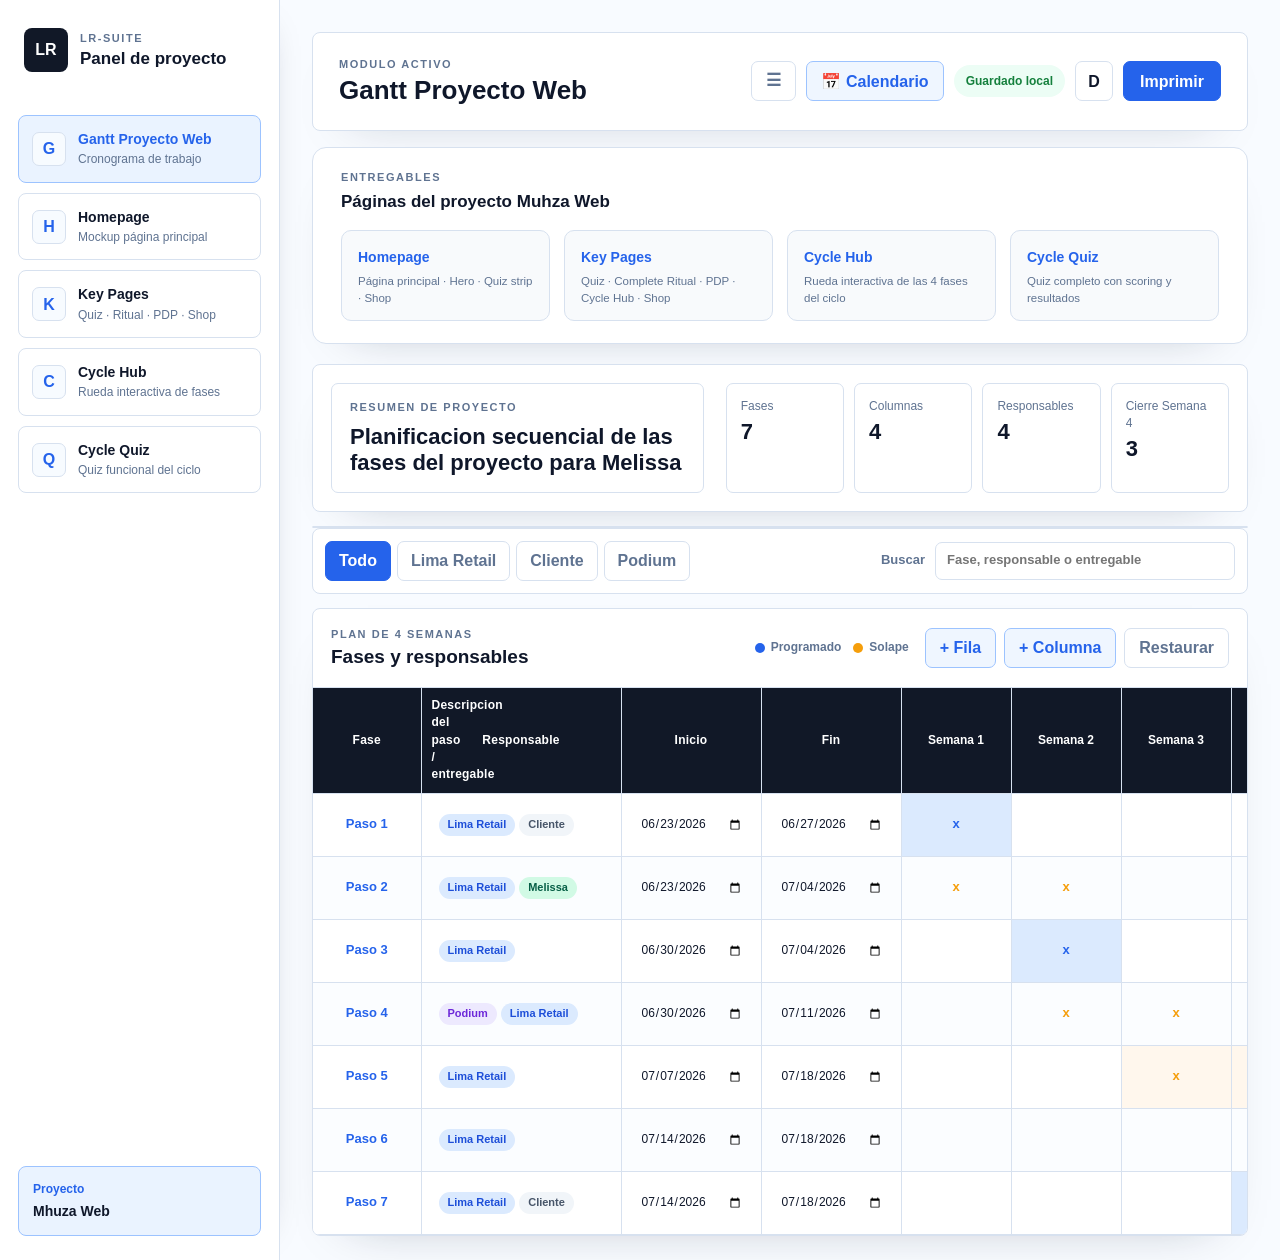
==== index.html @ a001a09b "Move Gantt action buttons from topbar to timeline-head section Co-Authored-By: Claude Sonnet 4.6 <no" ====
<!DOCTYPE html>
<html lang="es">
<head>
  <meta charset="UTF-8">
  <meta name="viewport" content="width=device-width, initial-scale=1.0">
  <title>LR-Suite | Gantt Proyecto Web</title>
  <link rel="stylesheet" href="assets/css/lr-suite.css">
</head>
<body>
  <div class="suite-shell">
    <aside class="sidebar" aria-label="Navegacion principal">
      <div class="brand-block">
        <div class="brand-mark">LR</div>
        <div class="brand-text">
          <p class="suite-label">LR-Suite</p>
          <h1>Panel de proyecto</h1>
        </div>
      </div>

      <nav class="module-nav" aria-label="Modulos">
        <a class="module-link active" href="#gantt-proyecto-web" aria-current="page">
          <span class="module-icon" aria-hidden="true">G</span>
          <span>
            <strong>Gantt Proyecto Web</strong>
            <small>Cronograma de trabajo</small>
          </span>
        </a>
        <a class="module-link" href="Muhza_Homepage_Mockup.html" target="_blank">
          <span class="module-icon" aria-hidden="true">H</span>
          <span>
            <strong>Homepage</strong>
            <small>Mockup página principal</small>
          </span>
        </a>
        <a class="module-link" href="Muhza_Key_Pages_Mockup.html" target="_blank">
          <span class="module-icon" aria-hidden="true">K</span>
          <span>
            <strong>Key Pages</strong>
            <small>Quiz · Ritual · PDP · Shop</small>
          </span>
        </a>
        <a class="module-link" href="Muhza_Cycle_Hub_Interactive.html" target="_blank">
          <span class="module-icon" aria-hidden="true">C</span>
          <span>
            <strong>Cycle Hub</strong>
            <small>Rueda interactiva de fases</small>
          </span>
        </a>
        <a class="module-link" href="muhza-cycle-quiz.html" target="_blank">
          <span class="module-icon" aria-hidden="true">Q</span>
          <span>
            <strong>Cycle Quiz</strong>
            <small>Quiz funcional del ciclo</small>
          </span>
        </a>
      </nav>

      <div class="sidebar-footer">
        <span>Proyecto</span>
        <strong>Mhuza Web</strong>
      </div>
    </aside>

    <main class="workspace" id="gantt-proyecto-web">
      <header class="topbar">
        <div>
          <p class="eyebrow">Modulo activo</p>
          <h2>Gantt Proyecto Web</h2>
        </div>
        <div class="topbar-actions" aria-label="Acciones del modulo">
          <button class="sidebar-toggle" type="button" id="sidebar-toggle" aria-pressed="false" title="Plegar menú">&#9776;</button>
          <button class="secondary-button" type="button" id="toggle-calendar" aria-pressed="false" title="Ver calendario de fechas">&#x1F4C5; Calendario</button>
          <span class="save-status" id="save-status">Guardado local</span>
          <button class="icon-button" type="button" id="toggle-density" aria-pressed="false" title="Cambiar densidad">D</button>
          <button class="primary-button" type="button" id="print-view">Imprimir</button>
        </div>
      </header>

      <section class="deliverables-band" aria-label="Entregables del proyecto">
        <div class="del-header">
          <p class="eyebrow">Entregables</p>
          <h3>Páginas del proyecto Muhza Web</h3>
        </div>
        <div class="del-grid">
          <a class="del-card" href="Muhza_Homepage_Mockup.html" target="_blank">
            <strong>Homepage</strong>
            <small>Página principal · Hero · Quiz strip · Shop</small>
            <span class="del-arrow">↗</span>
          </a>
          <a class="del-card" href="Muhza_Key_Pages_Mockup.html" target="_blank">
            <strong>Key Pages</strong>
            <small>Quiz · Complete Ritual · PDP · Cycle Hub · Shop</small>
            <span class="del-arrow">↗</span>
          </a>
          <a class="del-card" href="Muhza_Cycle_Hub_Interactive.html" target="_blank">
            <strong>Cycle Hub</strong>
            <small>Rueda interactiva de las 4 fases del ciclo</small>
            <span class="del-arrow">↗</span>
          </a>
          <a class="del-card" href="muhza-cycle-quiz.html" target="_blank">
            <strong>Cycle Quiz</strong>
            <small>Quiz completo con scoring y resultados</small>
            <span class="del-arrow">↗</span>
          </a>
        </div>
      </section>

      <section class="summary-band" aria-label="Resumen del proyecto">
        <div class="summary-copy">
          <p class="eyebrow">Resumen de Proyecto</p>
          <h3>Planificacion secuencial de las fases del proyecto para Melissa</h3>
        </div>
        <div class="metrics-grid" id="metrics-grid"></div>
      </section>

      <section class="calendar-panel" id="calendar-view" aria-label="Calendario del proyecto"></section>

      <section class="module-toolbar" aria-label="Filtros del Gantt">
        <div class="segmented-control" role="tablist" aria-label="Vista del cronograma">
          <button class="segment active" type="button" data-view="todos" role="tab" aria-selected="true">Todo</button>
          <button class="segment" type="button" data-view="lima-retail" role="tab" aria-selected="false">Lima Retail</button>
          <button class="segment" type="button" data-view="cliente" role="tab" aria-selected="false">Cliente</button>
          <button class="segment" type="button" data-view="podium" role="tab" aria-selected="false">Podium</button>
        </div>
        <label class="search-field">
          <span>Buscar</span>
          <input id="task-search" type="search" placeholder="Fase, responsable o entregable">
        </label>
      </section>

      <section class="timeline-panel" aria-label="Gantt del proyecto">
        <div class="timeline-head">
          <div>
            <p class="eyebrow">Plan de 4 semanas</p>
            <h3>Fases y responsables</h3>
          </div>
          <div class="timeline-head-right">
            <div class="legend" aria-label="Leyenda">
              <span><i class="dot planned"></i>Programado</span>
              <span><i class="dot overlap"></i>Solape</span>
            </div>
            <div class="gantt-actions">
              <button class="secondary-button" type="button" id="add-row">+ Fila</button>
              <button class="secondary-button" type="button" id="add-column">+ Columna</button>
              <button class="ghost-button" type="button" id="reset-board">Restaurar</button>
            </div>
          </div>
        </div>

        <div class="gantt-wrap">
          <table class="gantt-table">
            <thead id="gantt-head"></thead>
            <tbody id="gantt-body"></tbody>
          </table>
        </div>
      </section>
    </main>
  </div>

  <script src="assets/js/gantt-proyecto-web.js"></script>
</body>
</html>
---- assets/css/lr-suite.css ----
:root {
  --navy: #2563eb;
  --navy-deep: #111827;
  --navy-soft: #dbeafe;
  --blue-pale: #eff6ff;
  --ink: #0f172a;
  --muted: #5f7391;
  --line: #d7e1ef;
  --surface: #ffffff;
  --shell: #f8fbff;
  --accent: #f59e0b;
  --danger: #b91c1c;
  --ok: #16a34a;
  --soft-text: #8ba0bb;
  --shadow: 0 20px 50px -38px rgba(15, 23, 42, 0.35);
}

* {
  box-sizing: border-box;
}

html {
  min-height: 100%;
}

body {
  margin: 0;
  min-height: 100vh;
  color: var(--ink);
  background: var(--shell);
  font-family: "Segoe UI", Arial, sans-serif;
  line-height: 1.45;
  letter-spacing: 0;
}

button,
input {
  font: inherit;
}

button {
  cursor: pointer;
}

.suite-shell {
  display: flex;
  min-height: 100vh;
}

.sidebar {
  display: flex;
  flex-direction: column;
  gap: 28px;
  flex: none;
  width: 280px;
  min-height: 100vh;
  padding: 24px 18px;
  color: var(--ink);
  background: #ffffff;
  border-right: 1px solid var(--line);
  box-shadow: 14px 0 34px -34px rgba(15, 23, 42, 0.35);
  overflow: hidden;
  transition: width .3s cubic-bezier(.4,0,.2,1), padding .3s;
}

.sidebar.is-collapsed {
  width: 64px;
  padding: 24px 10px;
  gap: 20px;
}

.sidebar-toggle {
  min-height: 40px;
  padding: 0 14px;
  border: 1px solid var(--line);
  background: var(--surface);
  color: var(--muted);
  border-radius: 7px;
  cursor: pointer;
  font-size: 17px;
  font-weight: 800;
  display: flex;
  align-items: center;
  justify-content: center;
  transition: background .15s, color .15s, border-color .15s;
}

.sidebar-toggle:hover {
  background: var(--navy);
  color: #fff;
  border-color: var(--navy);
}

.sidebar-toggle[aria-pressed="true"] {
  background: var(--navy);
  color: #fff;
  border-color: var(--navy);
}

.brand-text {
  flex: 1;
  min-width: 0;
  overflow: hidden;
  transition: opacity .2s, max-width .3s;
  max-width: 200px;
}

.sidebar.is-collapsed .brand-text {
  opacity: 0;
  max-width: 0;
}

.module-link span:not(.module-icon) {
  overflow: hidden;
  transition: opacity .2s, max-width .3s;
  max-width: 200px;
}

.sidebar.is-collapsed .module-link span:not(.module-icon) {
  opacity: 0;
  max-width: 0;
}

.sidebar.is-collapsed .module-link {
  justify-content: center;
  padding: 10px;
}

.sidebar.is-collapsed .sidebar-footer {
  display: none;
}

.brand-block {
  display: flex;
  align-items: center;
  gap: 12px;
  padding: 4px 6px 14px;
  border-bottom: 1px solid transparent;
  flex-wrap: nowrap;
}

.brand-mark {
  display: grid;
  place-items: center;
  width: 44px;
  height: 44px;
  flex: none;
  color: #ffffff;
  background: var(--navy-deep);
  border-radius: 8px;
  font-weight: 800;
}

.suite-label,
.eyebrow {
  margin: 0;
  color: var(--muted);
  font-size: 11px;
  font-weight: 700;
  letter-spacing: 0.14em;
  text-transform: uppercase;
}

.brand-block .suite-label {
  color: var(--muted);
}

.brand-block h1 {
  margin: 2px 0 0;
  font-size: 17px;
  line-height: 1.2;
}

.module-nav {
  display: flex;
  flex-direction: column;
  gap: 10px;
}

.module-link {
  display: flex;
  gap: 12px;
  align-items: center;
  padding: 13px;
  color: var(--ink);
  text-decoration: none;
  border: 1px solid var(--line);
  border-radius: 8px;
  background: #ffffff;
}

.module-link.active {
  color: var(--navy);
  background: #eaf3ff;
  border-color: #9cc3ff;
}

.module-icon {
  display: grid;
  place-items: center;
  width: 34px;
  height: 34px;
  flex: none;
  border-radius: 7px;
  color: var(--navy);
  background: #f7fbff;
  border: 1px solid var(--line);
  font-weight: 800;
}

.module-link strong,
.module-link small {
  display: block;
}

.module-link strong {
  font-size: 14px;
}

.module-link small {
  margin-top: 2px;
  color: var(--muted);
  font-size: 12px;
}

.sidebar-footer {
  margin-top: auto;
  padding: 14px;
  color: var(--ink);
  background: #eaf3ff;
  border: 1px solid #9cc3ff;
  border-radius: 8px;
}

.sidebar-footer span,
.sidebar-footer strong {
  display: block;
}

.sidebar-footer span {
  color: var(--navy);
  font-weight: 800;
  font-size: 12px;
}

.sidebar-footer strong {
  margin-top: 2px;
  font-size: 14px;
}

.workspace {
  flex: 1;
  min-width: 0;
  padding: 32px 32px 24px;
}

.topbar {
  display: flex;
  align-items: center;
  justify-content: space-between;
  gap: 16px;
  margin-bottom: 16px;
  padding: 24px 26px;
  border: 1px solid var(--line);
  border-radius: 8px;
  background: var(--surface);
  box-shadow: var(--shadow);
}

.topbar h2,
.summary-copy h3,
.timeline-head h3 {
  margin: 0;
  line-height: 1.18;
}

.topbar h2 {
  margin-top: 2px;
  font-size: 26px;
}

.topbar-actions {
  display: flex;
  flex-wrap: wrap;
  gap: 10px;
  align-items: center;
  justify-content: flex-end;
}

.save-status {
  display: inline-flex;
  align-items: center;
  min-height: 32px;
  padding: 0 12px;
  color: #15803d;
  background: #ecfdf5;
  border-radius: 99px;
  font-size: 12px;
  font-weight: 800;
}

.icon-button,
.primary-button,
.secondary-button,
.ghost-button,
.segment {
  min-height: 40px;
  border-radius: 7px;
  border: 1px solid var(--line);
  background: var(--surface);
  color: var(--ink);
}

.icon-button {
  width: 38px;
  font-weight: 800;
}

.icon-button[aria-pressed="true"] {
  color: #ffffff;
  background: var(--navy);
  border-color: var(--navy);
}

.primary-button {
  padding: 0 16px;
  color: #ffffff;
  background: var(--navy);
  border-color: var(--navy);
  font-weight: 700;
}

.secondary-button,
.ghost-button {
  padding: 0 14px;
  font-weight: 700;
}

.secondary-button {
  color: var(--navy);
  background: #eff6ff;
  border-color: #9cc3ff;
}

.ghost-button {
  color: var(--muted);
  background: #ffffff;
}

.summary-band,
.module-toolbar,
.timeline-panel {
  border: 1px solid var(--line);
  border-radius: 8px;
  background: var(--surface);
  box-shadow: var(--shadow);
}

.summary-band {
  display: grid;
  grid-template-columns: minmax(260px, 1fr) minmax(360px, 1.35fr);
  gap: 22px;
  align-items: stretch;
  padding: 18px;
  margin-bottom: 14px;
}

.summary-copy {
  padding: 16px 18px;
  border-radius: 7px;
  background: #ffffff;
  border: 1px solid var(--line);
}

.summary-copy h3 {
  margin-top: 8px;
  max-width: 540px;
  font-size: 22px;
  font-weight: 700;
}

.metrics-grid {
  display: grid;
  grid-template-columns: repeat(4, minmax(0, 1fr));
  gap: 10px;
}

.metric {
  padding: 14px;
  border: 1px solid var(--line);
  border-radius: 7px;
  background: #ffffff;
}

.metric span {
  display: block;
  color: var(--muted);
  font-size: 12px;
}

.metric strong {
  display: block;
  margin-top: 6px;
  color: var(--ink);
  font-size: 22px;
  line-height: 1;
}

.module-toolbar {
  display: flex;
  align-items: center;
  justify-content: space-between;
  gap: 14px;
  padding: 12px;
  margin-bottom: 14px;
}

.segmented-control {
  display: flex;
  flex-wrap: wrap;
  gap: 6px;
}

.segment {
  padding: 0 13px;
  color: var(--muted);
  font-weight: 700;
}

.segment.active {
  color: #ffffff;
  background: var(--navy);
  border-color: var(--navy);
}

.search-field {
  display: grid;
  grid-template-columns: auto minmax(180px, 300px);
  gap: 10px;
  align-items: center;
  color: var(--muted);
  font-size: 13px;
  font-weight: 700;
}

.search-field input {
  width: 100%;
  min-height: 38px;
  padding: 8px 11px;
  color: var(--ink);
  border: 1px solid var(--line);
  border-radius: 7px;
  outline: none;
}

.search-field input:focus {
  border-color: var(--navy);
  box-shadow: 0 0 0 3px rgba(34, 77, 127, 0.12);
}

.edit-actions {
  display: flex;
  flex-wrap: wrap;
  gap: 8px;
  justify-content: flex-end;
}

.timeline-panel {
  overflow: hidden;
}

.timeline-head {
  display: flex;
  justify-content: space-between;
  gap: 16px;
  align-items: center;
  padding: 18px;
  border-bottom: 1px solid var(--line);
}

.timeline-head-right {
  display: flex;
  align-items: center;
  gap: 16px;
  flex-wrap: wrap;
}

.gantt-actions {
  display: flex;
  gap: 8px;
}

.timeline-head h3 {
  margin-top: 4px;
  font-size: 19px;
}

.legend {
  display: flex;
  flex-wrap: wrap;
  gap: 12px;
  color: var(--muted);
  font-size: 12px;
  font-weight: 700;
}

.legend span {
  display: inline-flex;
  align-items: center;
  gap: 6px;
}

.dot {
  width: 10px;
  height: 10px;
  border-radius: 99px;
}

.dot.planned {
  background: var(--navy);
}

.dot.overlap {
  background: var(--accent);
}

.gantt-wrap {
  overflow-x: auto;
}

.gantt-table {
  width: 100%;
  min-width: 1080px;
  border-collapse: collapse;
  table-layout: fixed;
  font-size: 13px;
}

.gantt-table th,
.gantt-table td {
  border-right: 1px solid var(--line);
  border-bottom: 1px solid var(--line);
}

.gantt-table th {
  padding: 9px 10px;
  color: #ffffff;
  background: var(--navy-deep);
  font-size: 12px;
  letter-spacing: 0.02em;
}

.gantt-table th:nth-child(1),
.gantt-table td:nth-child(1) {
  width: 108px;
  text-align: center;
}

.gantt-table th:nth-child(2),
.gantt-table td:nth-child(2) {
  width: 32%;
}

.gantt-table th:nth-child(3),
.gantt-table td:nth-child(3) {
  width: 200px;
}

.gantt-table th:nth-child(n+4),
.gantt-table td:nth-child(n+4) {
  width: 110px;
  text-align: center;
}

.gantt-table th.actions-column,
.gantt-table td.row-actions {
  width: 96px;
}

.gantt-table th.date-column,
.gantt-table td.date-cell {
  width: 140px;
  white-space: nowrap;
}

.date-input {
  font-size: 12px;
  padding: 4px 6px;
  min-width: 120px;
}

.gantt-table td {
  height: 48px;
  padding: 10px;
  background: #ffffff;
}

.gantt-table tbody tr:nth-child(even) td {
  background: #fbfdff;
}

.gantt-table tbody tr.hidden {
  display: none;
}

.phase-cell {
  color: var(--navy);
  font-weight: 800;
}

.owner-cell {
  vertical-align: middle;
}

.owner-display {
  display: flex;
  flex-wrap: wrap;
  gap: 4px;
  align-items: center;
  padding: 4px 6px;
  cursor: text;
  min-height: 32px;
  border-radius: 6px;
  border: 1px solid transparent;
  transition: border-color .15s;
}

.owner-display:hover {
  border-color: var(--line);
  background: #f8fafc;
}

.owner-chip {
  display: inline-flex;
  align-items: center;
  padding: 2px 9px;
  border-radius: 20px;
  font-size: 11px;
  font-weight: 700;
  white-space: nowrap;
  line-height: 1.6;
}

.oc-lr      { background: #dbeafe; color: #1d4ed8; }
.oc-client  { background: #f1f5f9; color: #475569; }
.oc-podium  { background: #ede9fe; color: #6d28d9; }
.oc-melissa { background: #d1fae5; color: #065f46; }
.oc-default { background: #f3f4f6; color: #374151; }

.week-cell {
  position: relative;
  padding: 0;
}

.week-cell.is-active {
  background: var(--navy-soft);
}

.week-cell.is-overlap {
  background: #fff7ed;
}

.cell-toggle {
  display: grid;
  place-items: center;
  width: 100%;
  height: 100%;
  min-height: 42px;
  color: var(--soft-text);
  background: transparent;
  border: 0;
  font-weight: 900;
}

.cell-toggle[aria-pressed="true"] {
  color: var(--navy);
}

.week-cell.is-overlap .cell-toggle[aria-pressed="true"] {
  color: var(--accent);
}

.table-input,
.header-input {
  width: 100%;
  min-height: 34px;
  color: inherit;
  background: transparent;
  border: 1px solid transparent;
  border-radius: 6px;
  outline: none;
}

.table-input {
  padding: 6px 8px;
}

.table-input.short {
  text-align: center;
  font-weight: 800;
}

.header-input {
  padding: 5px 4px;
  color: #ffffff;
  text-align: center;
  font-size: 12px;
  font-weight: 800;
}

.table-input:hover,
.table-input:focus,
.header-input:hover,
.header-input:focus {
  background: #ffffff;
  border-color: #9cc3ff;
  box-shadow: 0 0 0 3px rgba(37, 99, 235, 0.12);
}

.header-input:hover,
.header-input:focus {
  color: var(--ink);
}

.row-actions {
  text-align: center;
}

.row-delete {
  min-height: 32px;
  padding: 0 10px;
  color: var(--danger);
  background: #fff1f2;
  border: 1px solid #fecdd3;
  border-radius: 6px;
  font-size: 12px;
  font-weight: 800;
}

.compact .gantt-table td {
  height: 38px;
  padding-top: 7px;
  padding-bottom: 7px;
}

/* ── Entregables ─────────────────────────────────────── */
.deliverables-band {
  background: var(--surface);
  border-radius: 14px;
  border: 1px solid var(--line);
  box-shadow: var(--shadow);
  padding: 22px 28px;
  margin-bottom: 20px;
}

.del-header {
  margin-bottom: 16px;
}

.del-header h3 {
  margin: 4px 0 0;
  font-size: 17px;
  font-weight: 700;
}

.del-grid {
  display: grid;
  grid-template-columns: repeat(4, 1fr);
  gap: 14px;
}

.del-card {
  position: relative;
  display: flex;
  flex-direction: column;
  gap: 6px;
  padding: 16px 16px 14px;
  border-radius: 10px;
  border: 1px solid var(--line);
  background: #f8fafc;
  text-decoration: none;
  color: var(--ink);
  transition: border-color .2s, box-shadow .2s, transform .15s;
  overflow: hidden;
}

.del-card:hover {
  border-color: var(--navy);
  box-shadow: 0 6px 20px -8px rgba(30, 64, 175, .25);
  transform: translateY(-2px);
}

.del-card:hover .del-arrow {
  opacity: 1;
  transform: translate(0, 0);
}

.del-badge {
  display: inline-block;
  font-size: 10px;
  font-weight: 800;
  letter-spacing: .08em;
  text-transform: uppercase;
  padding: 3px 8px;
  border-radius: 20px;
  background: #e2e8f0;
  color: #475569;
  align-self: flex-start;
}

.del-badge--live {
  background: #d1fae5;
  color: #065f46;
}

.del-icon {
  width: 38px;
  height: 38px;
  border-radius: 9px;
  background: var(--navy);
  color: #fff;
  font-size: 17px;
  font-weight: 800;
  display: flex;
  align-items: center;
  justify-content: center;
  margin: 2px 0 4px;
}

.del-card strong {
  font-size: 14px;
  font-weight: 700;
  color: var(--navy);
  display: block;
}

.del-card small {
  font-size: 11.5px;
  color: var(--muted);
  line-height: 1.4;
  display: block;
}

.del-arrow {
  position: absolute;
  top: 14px;
  right: 14px;
  font-size: 16px;
  color: var(--navy);
  opacity: 0;
  transform: translate(-3px, 3px);
  transition: opacity .2s, transform .2s;
}

@media (max-width: 980px) {
  .del-grid {
    grid-template-columns: 1fr 1fr;
  }
}

/* ── Calendario desplegable ───────────────────────────── */
.calendar-panel {
  background: var(--surface);
  border-radius: 14px;
  border: 1px solid var(--line);
  box-shadow: var(--shadow);
  max-height: 0;
  overflow: hidden;
  transition: max-height .45s ease, padding .35s ease, margin-bottom .35s ease;
  padding: 0 28px;
  margin-bottom: 0;
}

.calendar-panel.is-open {
  max-height: 900px;
  padding: 24px 28px;
  margin-bottom: 20px;
}

#toggle-calendar.active {
  background: var(--navy);
  color: #fff;
  border-color: var(--navy);
}

.cal-head {
  margin-bottom: 18px;
}

.cal-head h3 {
  margin: 4px 0 0;
  font-size: 17px;
  font-weight: 700;
  color: var(--ink);
}

/* Meses */
.cal-months-row {
  display: flex;
  gap: 28px;
  flex-wrap: wrap;
  margin-bottom: 20px;
}

.cal-month-block {
  flex: 1;
  min-width: 260px;
}

.cal-month-title {
  font-size: 13px;
  font-weight: 800;
  color: var(--navy);
  letter-spacing: .06em;
  text-transform: uppercase;
  margin-bottom: 10px;
  padding-bottom: 8px;
  border-bottom: 2px solid var(--navy-soft);
}

.cal-month-grid {
  display: grid;
  grid-template-columns: repeat(7, 1fr);
  gap: 3px;
}

.cal-dow {
  text-align: center;
  font-size: 10px;
  font-weight: 800;
  color: var(--muted);
  letter-spacing: .06em;
  padding: 4px 0 6px;
}

.cal-day {
  min-height: 46px;
  padding: 5px 4px 4px;
  border-radius: 7px;
  display: flex;
  flex-direction: column;
  align-items: center;
  gap: 3px;
  background: transparent;
  border: 1px solid transparent;
  transition: background .12s;
}

.cal-day.has-task {
  background: #eff6ff;
  border-color: #bfdbfe;
}

.cal-day.is-today .cal-num {
  background: var(--navy);
  color: #fff;
  border-radius: 50%;
  width: 20px;
  height: 20px;
  display: flex;
  align-items: center;
  justify-content: center;
}

.cal-num {
  font-size: 12px;
  font-weight: 600;
  color: var(--ink);
  line-height: 1;
}

.cal-day:empty,
.cal-day:not(.has-task) .cal-num {
  color: var(--muted);
}

.cal-dots {
  display: flex;
  gap: 2px;
  flex-wrap: wrap;
  justify-content: center;
}

.cal-dot {
  display: inline-block;
  width: 6px;
  height: 6px;
  border-radius: 50%;
  flex: none;
}

/* Leyenda */
.cal-legend-row {
  display: flex;
  flex-wrap: wrap;
  gap: 8px 20px;
  border-top: 1px solid var(--line);
  padding-top: 14px;
}

.cal-leg-item {
  display: flex;
  align-items: center;
  gap: 6px;
  font-size: 11.5px;
  color: var(--muted);
}

.cal-leg-item b {
  color: var(--navy);
  font-weight: 800;
}

@media (max-width: 980px) {
  .suite-shell {
    flex-direction: column;
  }

  .sidebar {
    width: 100% !important;
    min-height: auto;
    padding: 16px;
  }

  .module-nav,
  .sidebar-footer {
    display: none;
  }

  .summary-band,
  .module-toolbar {
    grid-template-columns: 1fr;
  }

  .summary-band {
    display: block;
  }

  .metrics-grid {
    grid-template-columns: repeat(2, minmax(0, 1fr));
    margin-top: 12px;
  }

  .module-toolbar,
  .timeline-head {
    align-items: stretch;
    flex-direction: column;
  }

  .search-field {
    grid-template-columns: 1fr;
  }

  .edit-actions {
    justify-content: flex-start;
  }
}

@media (max-width: 560px) {
  .workspace {
    padding: 16px;
  }

  .topbar {
    align-items: stretch;
    flex-direction: column;
  }

  .topbar-actions {
    justify-content: flex-end;
  }

  .metrics-grid {
    grid-template-columns: 1fr;
  }
}

@media print {
  body {
    background: #ffffff;
  }

  .sidebar,
  .topbar-actions,
  .module-toolbar {
    display: none;
  }

  .suite-shell {
    display: block;
  }

  .workspace {
    padding: 0;
  }

  .summary-band,
  .timeline-panel {
    box-shadow: none;
  }
}
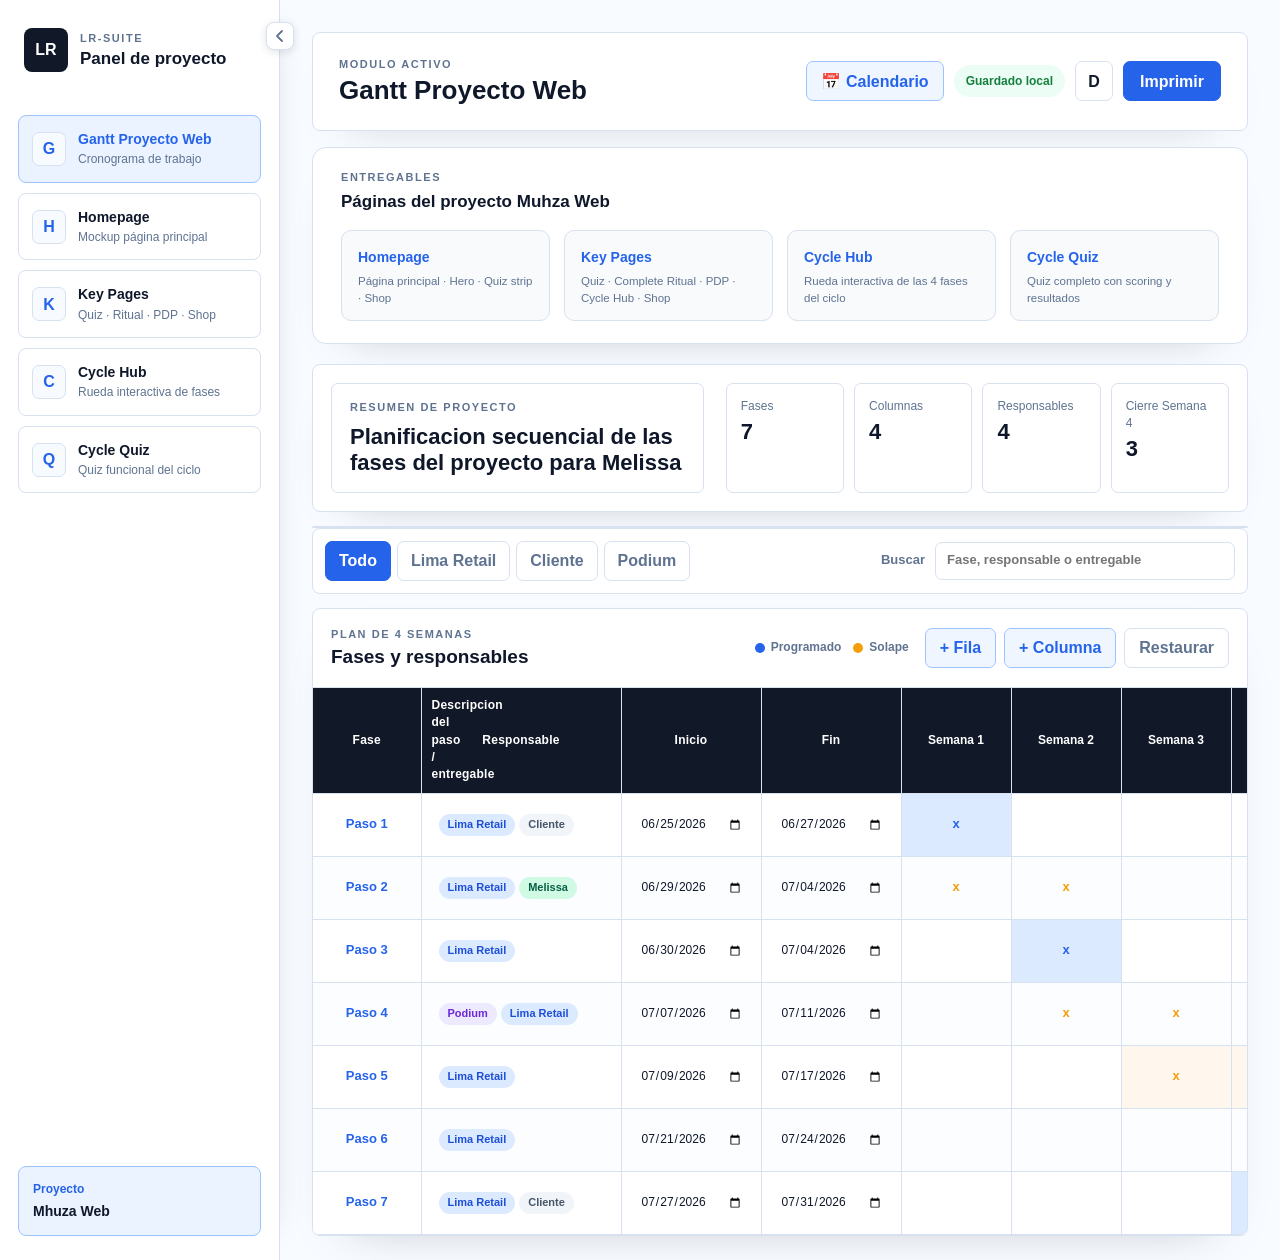
==== commit d9690bea: "Standardize sidebar toggle, persist board data in data/board.json - Move sidebar toggle to edge betw" ====
--- a/index.html
+++ b/index.html
@@ -61,6 +61,12 @@
       </div>
     </aside>
 
+    <button class="sidebar-toggle" type="button" id="sidebar-toggle" aria-pressed="false" title="Plegar menú">
+      <svg width="14" height="14" viewBox="0 0 14 14" fill="none" xmlns="http://www.w3.org/2000/svg">
+        <path d="M9 2L4 7L9 12" stroke="currentColor" stroke-width="1.8" stroke-linecap="round" stroke-linejoin="round"/>
+      </svg>
+    </button>
+
     <main class="workspace" id="gantt-proyecto-web">
       <header class="topbar">
         <div>
@@ -68,7 +74,6 @@
           <h2>Gantt Proyecto Web</h2>
         </div>
         <div class="topbar-actions" aria-label="Acciones del modulo">
-          <button class="sidebar-toggle" type="button" id="sidebar-toggle" aria-pressed="false" title="Plegar menú">&#9776;</button>
           <button class="secondary-button" type="button" id="toggle-calendar" aria-pressed="false" title="Ver calendario de fechas">&#x1F4C5; Calendario</button>
           <span class="save-status" id="save-status">Guardado local</span>
           <button class="icon-button" type="button" id="toggle-density" aria-pressed="false" title="Cambiar densidad">D</button>
--- a/assets/css/lr-suite.css
+++ b/assets/css/lr-suite.css
@@ -45,6 +45,7 @@
 .suite-shell {
   display: flex;
   min-height: 100vh;
+  position: relative;
 }
 
 .sidebar {
@@ -65,24 +66,34 @@
 
 .sidebar.is-collapsed {
   width: 64px;
-  padding: 24px 10px;
-  gap: 20px;
+  padding: 14px 10px;
+  gap: 0;
+}
+
+.sidebar.is-collapsed .module-nav,
+.sidebar.is-collapsed .sidebar-footer {
+  display: none;
 }
 
 .sidebar-toggle {
-  min-height: 40px;
-  padding: 0 14px;
+  position: absolute;
+  left: calc(280px - 14px);
+  top: 22px;
+  z-index: 50;
+  width: 28px;
+  height: 28px;
+  border-radius: 8px;
   border: 1px solid var(--line);
   background: var(--surface);
   color: var(--muted);
-  border-radius: 7px;
+  box-shadow: 0 2px 8px rgba(15, 23, 42, 0.12);
   cursor: pointer;
-  font-size: 17px;
+  font-size: 16px;
   font-weight: 800;
   display: flex;
   align-items: center;
   justify-content: center;
-  transition: background .15s, color .15s, border-color .15s;
+  transition: left .3s cubic-bezier(.4,0,.2,1), background .15s, color .15s, transform .3s cubic-bezier(.4,0,.2,1);
 }
 
 .sidebar-toggle:hover {
@@ -91,10 +102,9 @@
   border-color: var(--navy);
 }
 
-.sidebar-toggle[aria-pressed="true"] {
-  background: var(--navy);
-  color: #fff;
-  border-color: var(--navy);
+.is-sidebar-collapsed .sidebar-toggle {
+  left: calc(64px - 14px);
+  transform: rotate(180deg);
 }
 
 .brand-text {
@@ -124,10 +134,6 @@
 .sidebar.is-collapsed .module-link {
   justify-content: center;
   padding: 10px;
-}
-
-.sidebar.is-collapsed .sidebar-footer {
-  display: none;
 }
 
 .brand-block {
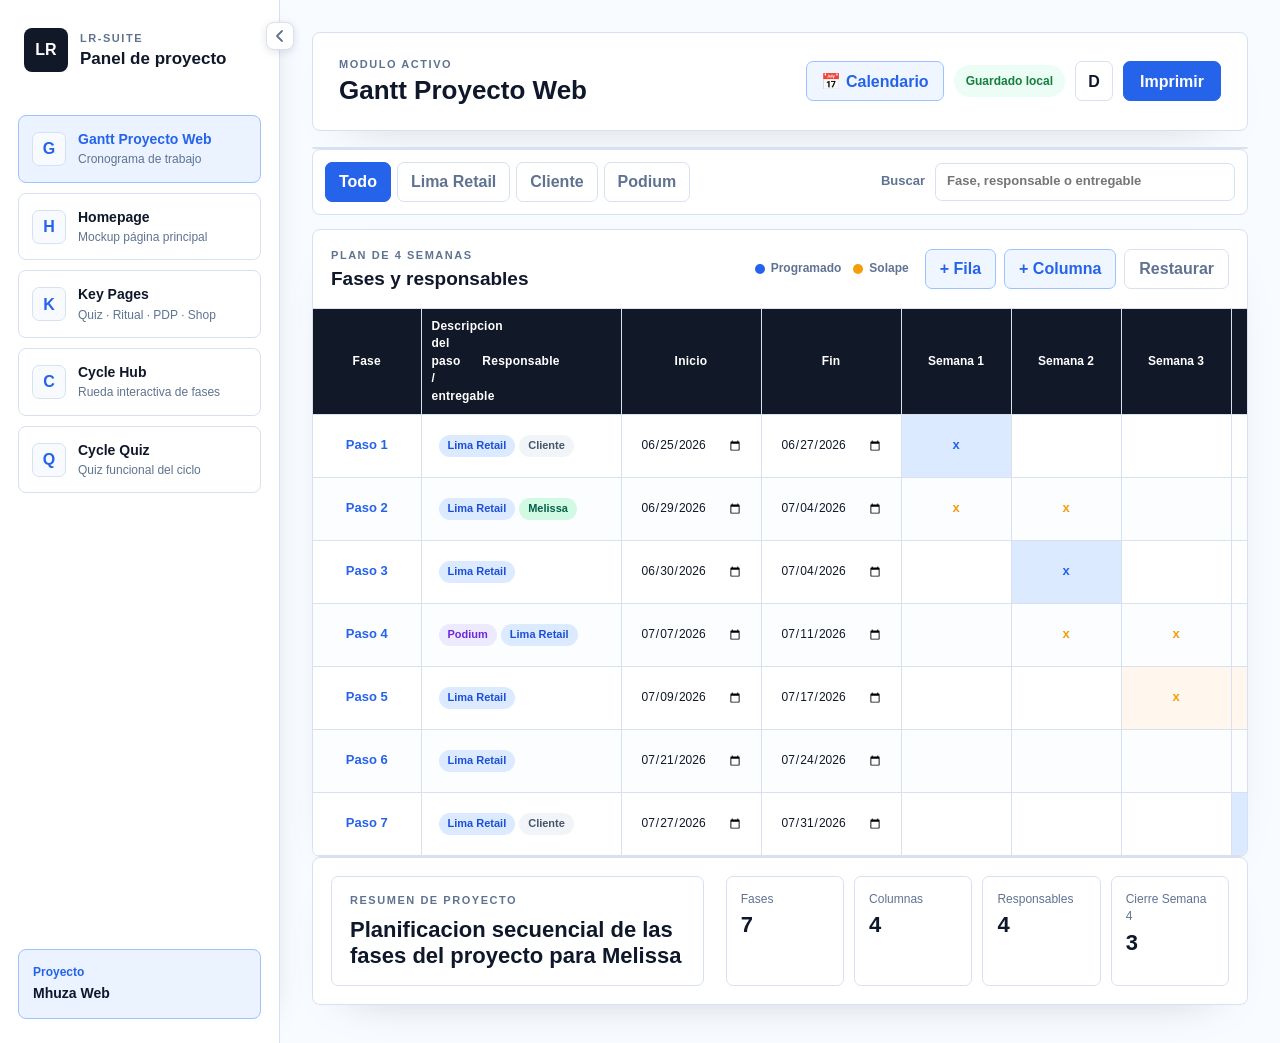
==== commit 82df144e: "Remove deliverables band, move summary metrics below Gantt" ====
--- a/index.html
+++ b/index.html
@@ -81,43 +81,6 @@
         </div>
       </header>
 
-      <section class="deliverables-band" aria-label="Entregables del proyecto">
-        <div class="del-header">
-          <p class="eyebrow">Entregables</p>
-          <h3>Páginas del proyecto Muhza Web</h3>
-        </div>
-        <div class="del-grid">
-          <a class="del-card" href="Muhza_Homepage_Mockup.html" target="_blank">
-            <strong>Homepage</strong>
-            <small>Página principal · Hero · Quiz strip · Shop</small>
-            <span class="del-arrow">↗</span>
-          </a>
-          <a class="del-card" href="Muhza_Key_Pages_Mockup.html" target="_blank">
-            <strong>Key Pages</strong>
-            <small>Quiz · Complete Ritual · PDP · Cycle Hub · Shop</small>
-            <span class="del-arrow">↗</span>
-          </a>
-          <a class="del-card" href="Muhza_Cycle_Hub_Interactive.html" target="_blank">
-            <strong>Cycle Hub</strong>
-            <small>Rueda interactiva de las 4 fases del ciclo</small>
-            <span class="del-arrow">↗</span>
-          </a>
-          <a class="del-card" href="muhza-cycle-quiz.html" target="_blank">
-            <strong>Cycle Quiz</strong>
-            <small>Quiz completo con scoring y resultados</small>
-            <span class="del-arrow">↗</span>
-          </a>
-        </div>
-      </section>
-
-      <section class="summary-band" aria-label="Resumen del proyecto">
-        <div class="summary-copy">
-          <p class="eyebrow">Resumen de Proyecto</p>
-          <h3>Planificacion secuencial de las fases del proyecto para Melissa</h3>
-        </div>
-        <div class="metrics-grid" id="metrics-grid"></div>
-      </section>
-
       <section class="calendar-panel" id="calendar-view" aria-label="Calendario del proyecto"></section>
 
       <section class="module-toolbar" aria-label="Filtros del Gantt">
@@ -159,6 +122,14 @@
           </table>
         </div>
       </section>
+
+      <section class="summary-band" aria-label="Resumen del proyecto">
+        <div class="summary-copy">
+          <p class="eyebrow">Resumen de Proyecto</p>
+          <h3>Planificacion secuencial de las fases del proyecto para Melissa</h3>
+        </div>
+        <div class="metrics-grid" id="metrics-grid"></div>
+      </section>
     </main>
   </div>
 
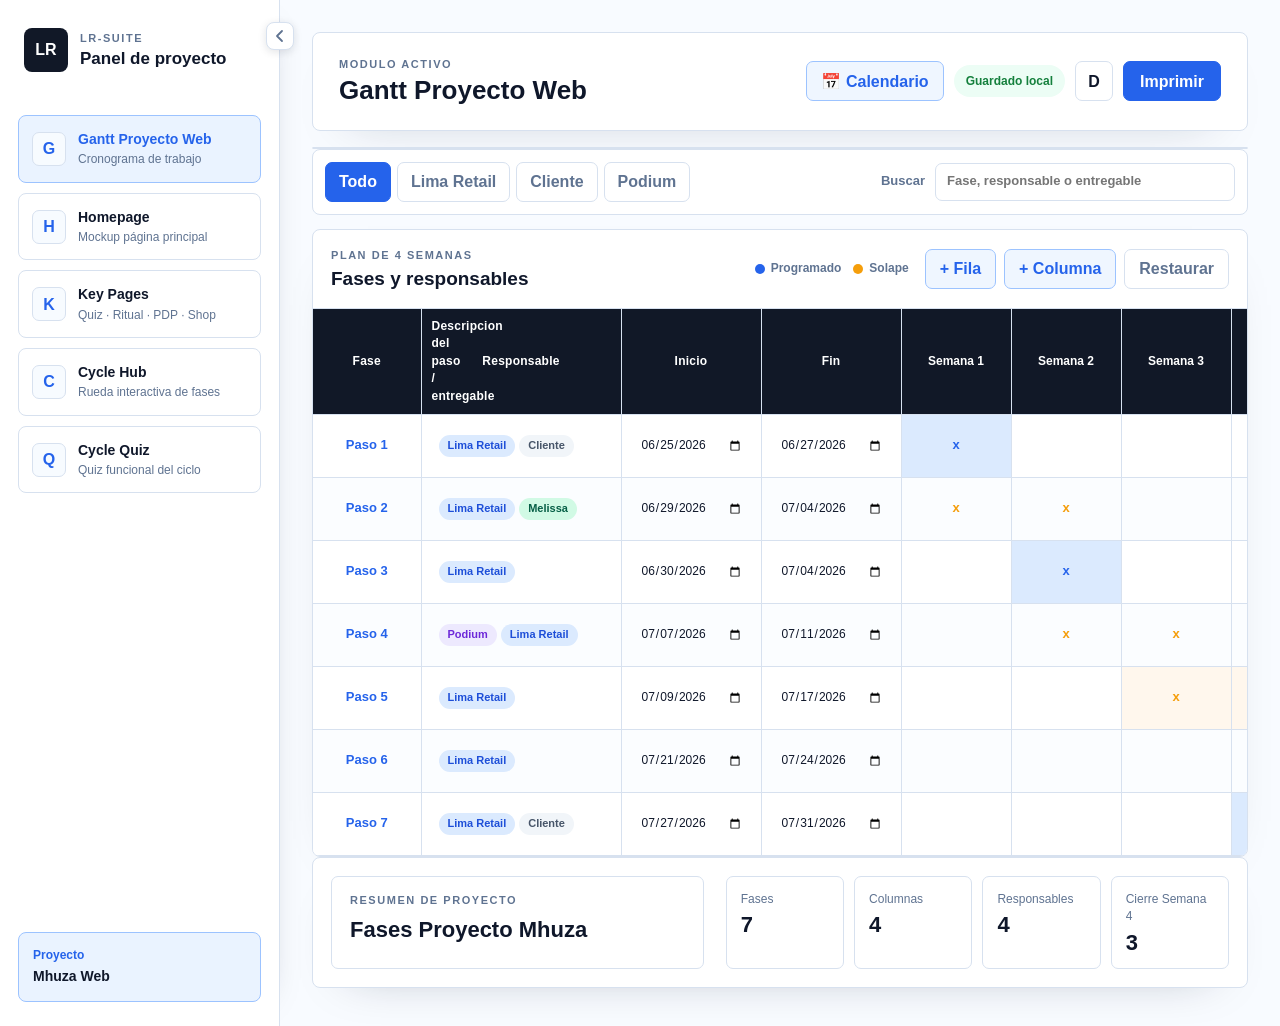
==== commit 0259dcd6: "Update summary band title to Fases Proyecto Mhuza" ====
--- a/index.html
+++ b/index.html
@@ -126,7 +126,7 @@
       <section class="summary-band" aria-label="Resumen del proyecto">
         <div class="summary-copy">
           <p class="eyebrow">Resumen de Proyecto</p>
-          <h3>Planificacion secuencial de las fases del proyecto para Melissa</h3>
+          <h3>Fases Proyecto Mhuza</h3>
         </div>
         <div class="metrics-grid" id="metrics-grid"></div>
       </section>
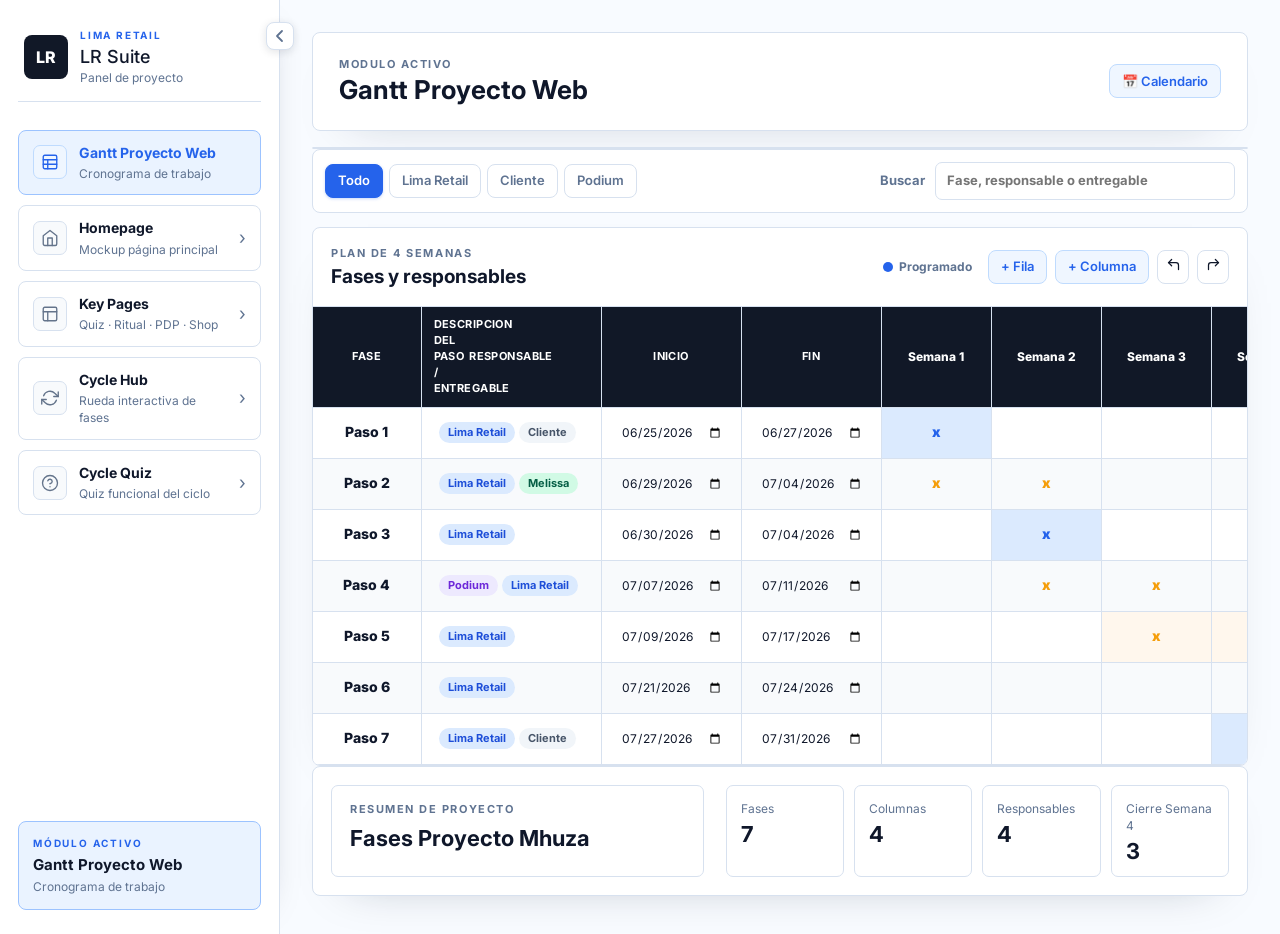
==== commit 42e6033e: "Redesign sidebar, add SVG icons, undo/redo, compact buttons and rows" ====
--- a/index.html
+++ b/index.html
@@ -4,6 +4,9 @@
   <meta charset="UTF-8">
   <meta name="viewport" content="width=device-width, initial-scale=1.0">
   <title>LR-Suite | Gantt Proyecto Web</title>
+  <link rel="preconnect" href="https://fonts.googleapis.com">
+  <link rel="preconnect" href="https://fonts.gstatic.com" crossorigin>
+  <link href="https://fonts.googleapis.com/css2?family=Inter:wght@400;500;600;700;800&display=swap" rel="stylesheet">
   <link rel="stylesheet" href="assets/css/lr-suite.css">
 </head>
 <body>
@@ -12,42 +15,53 @@
       <div class="brand-block">
         <div class="brand-mark">LR</div>
         <div class="brand-text">
-          <p class="suite-label">LR-Suite</p>
-          <h1>Panel de proyecto</h1>
+          <p class="suite-label">Lima Retail</p>
+          <h1>LR Suite</h1>
+          <p class="brand-desc">Panel de proyecto</p>
         </div>
       </div>
 
       <nav class="module-nav" aria-label="Modulos">
         <a class="module-link active" href="#gantt-proyecto-web" aria-current="page">
-          <span class="module-icon" aria-hidden="true">G</span>
+          <span class="module-icon" aria-hidden="true">
+            <svg width="18" height="18" viewBox="0 0 24 24" fill="none" stroke="currentColor" stroke-width="1.8" stroke-linecap="round" stroke-linejoin="round"><rect x="3" y="3" width="18" height="18" rx="2"/><line x1="3" y1="9" x2="21" y2="9"/><line x1="3" y1="15" x2="21" y2="15"/><line x1="9" y1="9" x2="9" y2="21"/></svg>
+          </span>
           <span>
             <strong>Gantt Proyecto Web</strong>
             <small>Cronograma de trabajo</small>
           </span>
         </a>
         <a class="module-link" href="Muhza_Homepage_Mockup.html" target="_blank">
-          <span class="module-icon" aria-hidden="true">H</span>
+          <span class="module-icon" aria-hidden="true">
+            <svg width="18" height="18" viewBox="0 0 24 24" fill="none" stroke="currentColor" stroke-width="1.8" stroke-linecap="round" stroke-linejoin="round"><path d="M3 9l9-7 9 7v11a2 2 0 0 1-2 2H5a2 2 0 0 1-2-2z"/><polyline points="9 22 9 12 15 12 15 22"/></svg>
+          </span>
           <span>
             <strong>Homepage</strong>
             <small>Mockup página principal</small>
           </span>
         </a>
         <a class="module-link" href="Muhza_Key_Pages_Mockup.html" target="_blank">
-          <span class="module-icon" aria-hidden="true">K</span>
+          <span class="module-icon" aria-hidden="true">
+            <svg width="18" height="18" viewBox="0 0 24 24" fill="none" stroke="currentColor" stroke-width="1.8" stroke-linecap="round" stroke-linejoin="round"><rect x="3" y="3" width="18" height="18" rx="2"/><line x1="3" y1="9" x2="21" y2="9"/><line x1="9" y1="21" x2="9" y2="9"/></svg>
+          </span>
           <span>
             <strong>Key Pages</strong>
             <small>Quiz · Ritual · PDP · Shop</small>
           </span>
         </a>
         <a class="module-link" href="Muhza_Cycle_Hub_Interactive.html" target="_blank">
-          <span class="module-icon" aria-hidden="true">C</span>
+          <span class="module-icon" aria-hidden="true">
+            <svg width="18" height="18" viewBox="0 0 24 24" fill="none" stroke="currentColor" stroke-width="1.8" stroke-linecap="round" stroke-linejoin="round"><polyline points="23 4 23 10 17 10"/><polyline points="1 20 1 14 7 14"/><path d="M3.51 9a9 9 0 0 1 14.85-3.36L23 10M1 14l4.64 4.36A9 9 0 0 0 20.49 15"/></svg>
+          </span>
           <span>
             <strong>Cycle Hub</strong>
             <small>Rueda interactiva de fases</small>
           </span>
         </a>
         <a class="module-link" href="muhza-cycle-quiz.html" target="_blank">
-          <span class="module-icon" aria-hidden="true">Q</span>
+          <span class="module-icon" aria-hidden="true">
+            <svg width="18" height="18" viewBox="0 0 24 24" fill="none" stroke="currentColor" stroke-width="1.8" stroke-linecap="round" stroke-linejoin="round"><circle cx="12" cy="12" r="10"/><path d="M9.09 9a3 3 0 0 1 5.83 1c0 2-3 3-3 3"/><line x1="12" y1="17" x2="12.01" y2="17"/></svg>
+          </span>
           <span>
             <strong>Cycle Quiz</strong>
             <small>Quiz funcional del ciclo</small>
@@ -56,8 +70,9 @@
       </nav>
 
       <div class="sidebar-footer">
-        <span>Proyecto</span>
-        <strong>Mhuza Web</strong>
+        <span>Módulo activo</span>
+        <strong>Gantt Proyecto Web</strong>
+        <small>Cronograma de trabajo</small>
       </div>
     </aside>
 
@@ -75,9 +90,6 @@
         </div>
         <div class="topbar-actions" aria-label="Acciones del modulo">
           <button class="secondary-button" type="button" id="toggle-calendar" aria-pressed="false" title="Ver calendario de fechas">&#x1F4C5; Calendario</button>
-          <span class="save-status" id="save-status">Guardado local</span>
-          <button class="icon-button" type="button" id="toggle-density" aria-pressed="false" title="Cambiar densidad">D</button>
-          <button class="primary-button" type="button" id="print-view">Imprimir</button>
         </div>
       </header>
 
@@ -105,12 +117,16 @@
           <div class="timeline-head-right">
             <div class="legend" aria-label="Leyenda">
               <span><i class="dot planned"></i>Programado</span>
-              <span><i class="dot overlap"></i>Solape</span>
             </div>
             <div class="gantt-actions">
               <button class="secondary-button" type="button" id="add-row">+ Fila</button>
               <button class="secondary-button" type="button" id="add-column">+ Columna</button>
-              <button class="ghost-button" type="button" id="reset-board">Restaurar</button>
+              <button class="icon-button" type="button" id="undo-action" title="Deshacer" disabled>
+                <svg width="15" height="15" viewBox="0 0 24 24" fill="none" stroke="currentColor" stroke-width="2" stroke-linecap="round" stroke-linejoin="round"><polyline points="9 14 4 9 9 4"/><path d="M20 20v-7a4 4 0 0 0-4-4H4"/></svg>
+              </button>
+              <button class="icon-button" type="button" id="redo-action" title="Rehacer" disabled>
+                <svg width="15" height="15" viewBox="0 0 24 24" fill="none" stroke="currentColor" stroke-width="2" stroke-linecap="round" stroke-linejoin="round"><polyline points="15 14 20 9 15 4"/><path d="M4 20v-7a4 4 0 0 1 4-4h12"/></svg>
+              </button>
             </div>
           </div>
         </div>
--- a/assets/css/lr-suite.css
+++ b/assets/css/lr-suite.css
@@ -28,7 +28,7 @@
   min-height: 100vh;
   color: var(--ink);
   background: var(--shell);
-  font-family: "Segoe UI", Arial, sans-serif;
+  font-family: Inter, "Segoe UI", Arial, sans-serif;
   line-height: 1.45;
   letter-spacing: 0;
 }
@@ -141,7 +141,7 @@
   align-items: center;
   gap: 12px;
   padding: 4px 6px 14px;
-  border-bottom: 1px solid transparent;
+  border-bottom: 1px solid var(--line);
   flex-wrap: nowrap;
 }
 
@@ -168,13 +168,26 @@
 }
 
 .brand-block .suite-label {
-  color: var(--muted);
+  color: var(--navy);
+  font-size: 10px;
+  font-weight: 700;
+  letter-spacing: 0.18em;
+  text-transform: uppercase;
 }
 
 .brand-block h1 {
-  margin: 2px 0 0;
-  font-size: 17px;
-  line-height: 1.2;
+  margin: 4px 0 2px;
+  font-size: 18px;
+  font-weight: 500;
+  line-height: 1.15;
+  color: var(--ink);
+}
+
+.brand-desc {
+  margin: 0;
+  font-size: 12px;
+  color: var(--muted);
+  font-weight: 400;
 }
 
 .module-nav {
@@ -187,12 +200,22 @@
   display: flex;
   gap: 12px;
   align-items: center;
-  padding: 13px;
+  padding: 12px 14px;
   color: var(--ink);
   text-decoration: none;
   border: 1px solid var(--line);
   border-radius: 8px;
   background: #ffffff;
+}
+
+.module-link:not(.active)::after {
+  content: '›';
+  margin-left: auto;
+  flex: none;
+  font-size: 18px;
+  color: var(--muted);
+  font-weight: 400;
+  line-height: 1;
 }
 
 .module-link.active {
@@ -208,10 +231,15 @@
   height: 34px;
   flex: none;
   border-radius: 7px;
+  color: #64748b;
+  background: #f8fafc;
+  border: 1px solid var(--line);
+}
+
+.module-link.active .module-icon {
   color: var(--navy);
-  background: #f7fbff;
-  border: 1px solid var(--line);
-  font-weight: 800;
+  background: #eff6ff;
+  border-color: #bfdbfe;
 }
 
 .module-link strong,
@@ -239,19 +267,31 @@
 }
 
 .sidebar-footer span,
-.sidebar-footer strong {
+.sidebar-footer strong,
+.sidebar-footer small {
   display: block;
 }
 
 .sidebar-footer span {
   color: var(--navy);
-  font-weight: 800;
+  font-weight: 700;
+  font-size: 10px;
+  letter-spacing: 0.18em;
+  text-transform: uppercase;
+}
+
+.sidebar-footer strong {
+  margin-top: 4px;
+  font-size: 15px;
+  font-weight: 700;
+  color: var(--ink);
+}
+
+.sidebar-footer small {
+  margin-top: 2px;
   font-size: 12px;
-}
-
-.sidebar-footer strong {
-  margin-top: 2px;
-  font-size: 14px;
+  color: var(--muted);
+  font-weight: 400;
 }
 
 .workspace {
@@ -310,47 +350,73 @@
 .secondary-button,
 .ghost-button,
 .segment {
-  min-height: 40px;
-  border-radius: 7px;
+  min-height: 34px;
+  border-radius: 8px;
   border: 1px solid var(--line);
   background: var(--surface);
   color: var(--ink);
+  font-weight: 600;
+  font-size: 13px;
+  transition: background .15s, box-shadow .15s, border-color .15s, color .15s;
 }
 
 .icon-button {
-  width: 38px;
-  font-weight: 800;
+  width: 32px;
+  font-weight: 700;
+}
+
+.icon-button:hover {
+  background: #f1f5f9;
+  border-color: #94a3b8;
 }
 
 .icon-button[aria-pressed="true"] {
   color: #ffffff;
   background: var(--navy);
   border-color: var(--navy);
+  box-shadow: 0 1px 4px rgba(37, 99, 235, 0.3);
 }
 
 .primary-button {
-  padding: 0 16px;
+  padding: 0 14px;
   color: #ffffff;
   background: var(--navy);
   border-color: var(--navy);
-  font-weight: 700;
+  font-weight: 600;
+  letter-spacing: 0.01em;
+  box-shadow: 0 1px 3px rgba(37, 99, 235, 0.25);
+}
+
+.primary-button:hover {
+  background: #1d4ed8;
+  box-shadow: 0 4px 10px rgba(37, 99, 235, 0.35);
 }
 
 .secondary-button,
 .ghost-button {
-  padding: 0 14px;
-  font-weight: 700;
+  padding: 0 12px;
 }
 
 .secondary-button {
   color: var(--navy);
   background: #eff6ff;
-  border-color: #9cc3ff;
+  border-color: #bfdbfe;
+}
+
+.secondary-button:hover {
+  background: #dbeafe;
+  border-color: #93c5fd;
 }
 
 .ghost-button {
   color: var(--muted);
   background: #ffffff;
+}
+
+.ghost-button:hover {
+  background: #f8fafc;
+  color: var(--ink);
+  border-color: #94a3b8;
 }
 
 .summary-band,
@@ -428,15 +494,21 @@
 }
 
 .segment {
-  padding: 0 13px;
-  color: var(--muted);
-  font-weight: 700;
+  padding: 0 12px;
+  color: var(--muted);
+}
+
+.segment:hover {
+  background: #f1f5f9;
+  color: var(--ink);
+  border-color: #94a3b8;
 }
 
 .segment.active {
   color: #ffffff;
   background: var(--navy);
   border-color: var(--navy);
+  box-shadow: 0 1px 3px rgba(37, 99, 235, 0.25);
 }
 
 .search-field {
@@ -539,7 +611,7 @@
   min-width: 1080px;
   border-collapse: collapse;
   table-layout: fixed;
-  font-size: 13px;
+  font-size: 14px;
 }
 
 .gantt-table th,
@@ -549,11 +621,13 @@
 }
 
 .gantt-table th {
-  padding: 9px 10px;
+  padding: 10px 12px;
   color: #ffffff;
   background: var(--navy-deep);
-  font-size: 12px;
-  letter-spacing: 0.02em;
+  font-size: 11px;
+  font-weight: 700;
+  letter-spacing: 0.04em;
+  text-transform: uppercase;
 }
 
 .gantt-table th:nth-child(1),
@@ -564,12 +638,12 @@
 
 .gantt-table th:nth-child(2),
 .gantt-table td:nth-child(2) {
-  width: 32%;
+  width: 34%;
 }
 
 .gantt-table th:nth-child(3),
 .gantt-table td:nth-child(3) {
-  width: 200px;
+  width: 180px;
 }
 
 .gantt-table th:nth-child(n+4),
@@ -596,13 +670,19 @@
 }
 
 .gantt-table td {
-  height: 48px;
-  padding: 10px;
+  height: 38px;
+  padding: 4px 10px;
   background: #ffffff;
+  color: var(--ink);
 }
 
 .gantt-table tbody tr:nth-child(even) td {
-  background: #fbfdff;
+  background: #f8fafc;
+}
+
+.gantt-table td:nth-child(2) {
+  font-weight: 500;
+  color: var(--ink);
 }
 
 .gantt-table tbody tr.hidden {
@@ -610,8 +690,8 @@
 }
 
 .phase-cell {
-  color: var(--navy);
-  font-weight: 800;
+  color: var(--ink);
+  font-weight: 600;
 }
 
 .owner-cell {
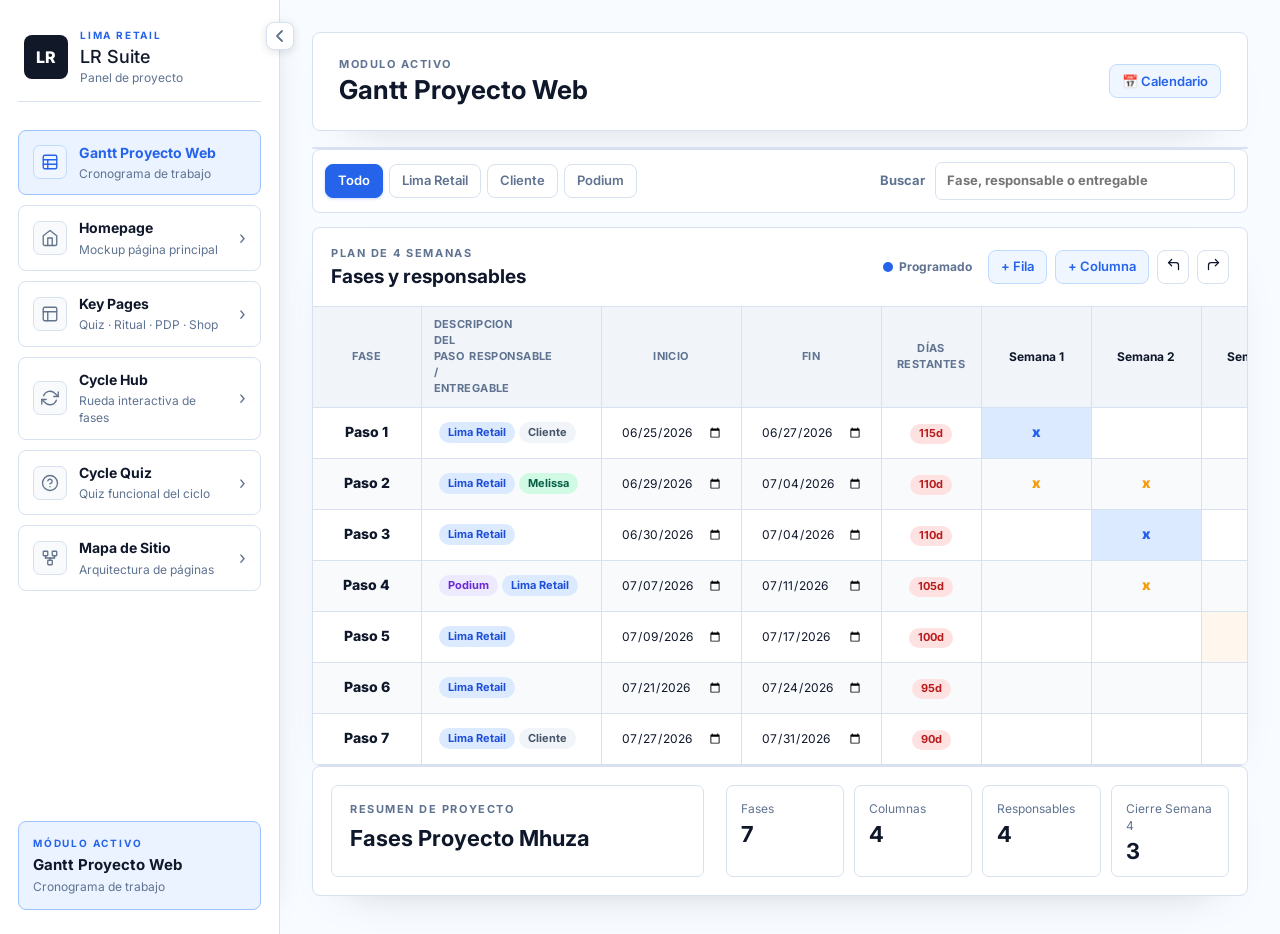
==== commit 3866989e: "Add Mapa de Sitio shortcut to sidebar Links to Google Slides sitemap presentation, with sitemap SVG " ====
--- a/index.html
+++ b/index.html
@@ -65,6 +65,15 @@
           <span>
             <strong>Cycle Quiz</strong>
             <small>Quiz funcional del ciclo</small>
+          </span>
+        </a>
+        <a class="module-link" href="https://docs.google.com/presentation/d/1DD_WnwL4Ote88YmgtOG_15uVdhAziLdrysXkjOltJ8I/edit?usp=sharing" target="_blank">
+          <span class="module-icon" aria-hidden="true">
+            <svg width="18" height="18" viewBox="0 0 24 24" fill="none" stroke="currentColor" stroke-width="1.8" stroke-linecap="round" stroke-linejoin="round"><rect x="3" y="3" width="6" height="6" rx="1"/><rect x="15" y="3" width="6" height="6" rx="1"/><rect x="9" y="15" width="6" height="6" rx="1"/><line x1="6" y1="9" x2="6" y2="12"/><line x1="18" y1="9" x2="18" y2="12"/><line x1="6" y1="12" x2="12" y2="12"/><line x1="18" y1="12" x2="12" y2="12"/><line x1="12" y1="12" x2="12" y2="15"/></svg>
+          </span>
+          <span>
+            <strong>Mapa de Sitio</strong>
+            <small>Arquitectura de páginas</small>
           </span>
         </a>
       </nav>
--- a/assets/css/lr-suite.css
+++ b/assets/css/lr-suite.css
@@ -622,8 +622,8 @@
 
 .gantt-table th {
   padding: 10px 12px;
-  color: #ffffff;
-  background: var(--navy-deep);
+  color: var(--muted);
+  background: #f1f5f9;
   font-size: 11px;
   font-weight: 700;
   letter-spacing: 0.04em;
@@ -788,10 +788,10 @@
 
 .header-input {
   padding: 5px 4px;
-  color: #ffffff;
+  color: var(--ink);
   text-align: center;
   font-size: 12px;
-  font-weight: 800;
+  font-weight: 700;
 }
 
 .table-input:hover,
@@ -805,8 +805,31 @@
 
 .header-input:hover,
 .header-input:focus {
-  color: var(--ink);
-}
+  background: rgba(0, 0, 0, 0.04);
+  color: var(--ink);
+}
+
+/* ── Días restantes ───────────────────────────────────── */
+.gantt-table th.days-column,
+.gantt-table td.days-column {
+  width: 100px;
+  text-align: center;
+}
+
+.days-badge {
+  display: inline-flex;
+  align-items: center;
+  padding: 2px 9px;
+  border-radius: 20px;
+  font-size: 11px;
+  font-weight: 700;
+  white-space: nowrap;
+}
+
+.days-ok   { background: #dcfce7; color: #15803d; }
+.days-soon { background: #fef9c3; color: #a16207; }
+.days-late { background: #fee2e2; color: #b91c1c; }
+.days-none { color: var(--muted); font-size: 11px; }
 
 .row-actions {
   text-align: center;
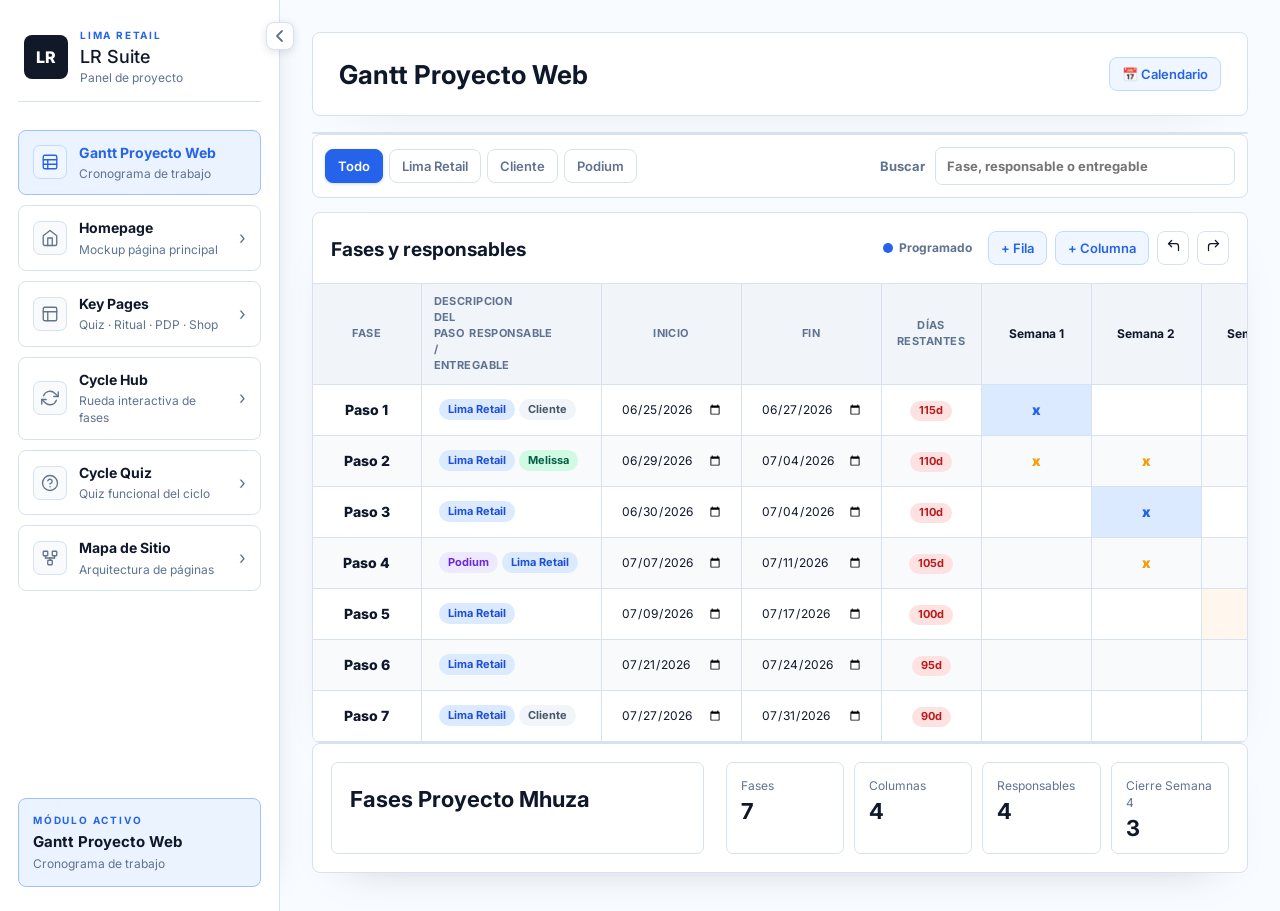
==== commit c38bb77f: "Remove eyebrow labels above Gantt titles Co-Authored-By: Claude Opus 5.5 <noreply@anthropic.com>" ====
--- a/index.html
+++ b/index.html
@@ -94,7 +94,6 @@
     <main class="workspace" id="gantt-proyecto-web">
       <header class="topbar">
         <div>
-          <p class="eyebrow">Modulo activo</p>
           <h2>Gantt Proyecto Web</h2>
         </div>
         <div class="topbar-actions" aria-label="Acciones del modulo">
@@ -120,7 +119,6 @@
       <section class="timeline-panel" aria-label="Gantt del proyecto">
         <div class="timeline-head">
           <div>
-            <p class="eyebrow">Plan de 4 semanas</p>
             <h3>Fases y responsables</h3>
           </div>
           <div class="timeline-head-right">
@@ -150,7 +148,6 @@
 
       <section class="summary-band" aria-label="Resumen del proyecto">
         <div class="summary-copy">
-          <p class="eyebrow">Resumen de Proyecto</p>
           <h3>Fases Proyecto Mhuza</h3>
         </div>
         <div class="metrics-grid" id="metrics-grid"></div>
--- a/assets/css/lr-suite.css
+++ b/assets/css/lr-suite.css
@@ -157,8 +157,7 @@
   font-weight: 800;
 }
 
-.suite-label,
-.eyebrow {
+.suite-label {
   margin: 0;
   color: var(--muted);
   font-size: 11px;
@@ -830,10 +829,42 @@
 .days-soon { background: #fef9c3; color: #a16207; }
 .days-late { background: #fee2e2; color: #b91c1c; }
 .days-none { color: var(--muted); font-size: 11px; }
+.days-done { background: #dcfce7; color: #15803d; }
+
+/* ── Estado Finalizado ────────────────────────────────── */
+.gantt-table tbody tr.is-done > td { opacity: 0.5; }
+.gantt-table tbody tr.is-done .table-input { text-decoration: line-through; color: var(--muted); }
+.gantt-table tbody tr.is-done .row-done { opacity: 1; }
 
 .row-actions {
   text-align: center;
-}
+  white-space: nowrap;
+}
+
+.row-actions-group {
+  display: inline-flex;
+  align-items: center;
+  gap: 6px;
+  justify-content: center;
+}
+
+.row-done {
+  display: inline-flex;
+  align-items: center;
+  justify-content: center;
+  width: 26px;
+  height: 26px;
+  border-radius: 50%;
+  border: 1.5px solid var(--line);
+  background: #ffffff;
+  color: var(--muted);
+  cursor: pointer;
+  transition: border-color .15s, background .15s, color .15s;
+  vertical-align: middle;
+  flex-shrink: 0;
+}
+.row-done:hover { border-color: #16a34a; color: #16a34a; }
+.row-done.is-done { background: #16a34a; border-color: #16a34a; color: #ffffff; }
 
 .row-delete {
   min-height: 32px;
